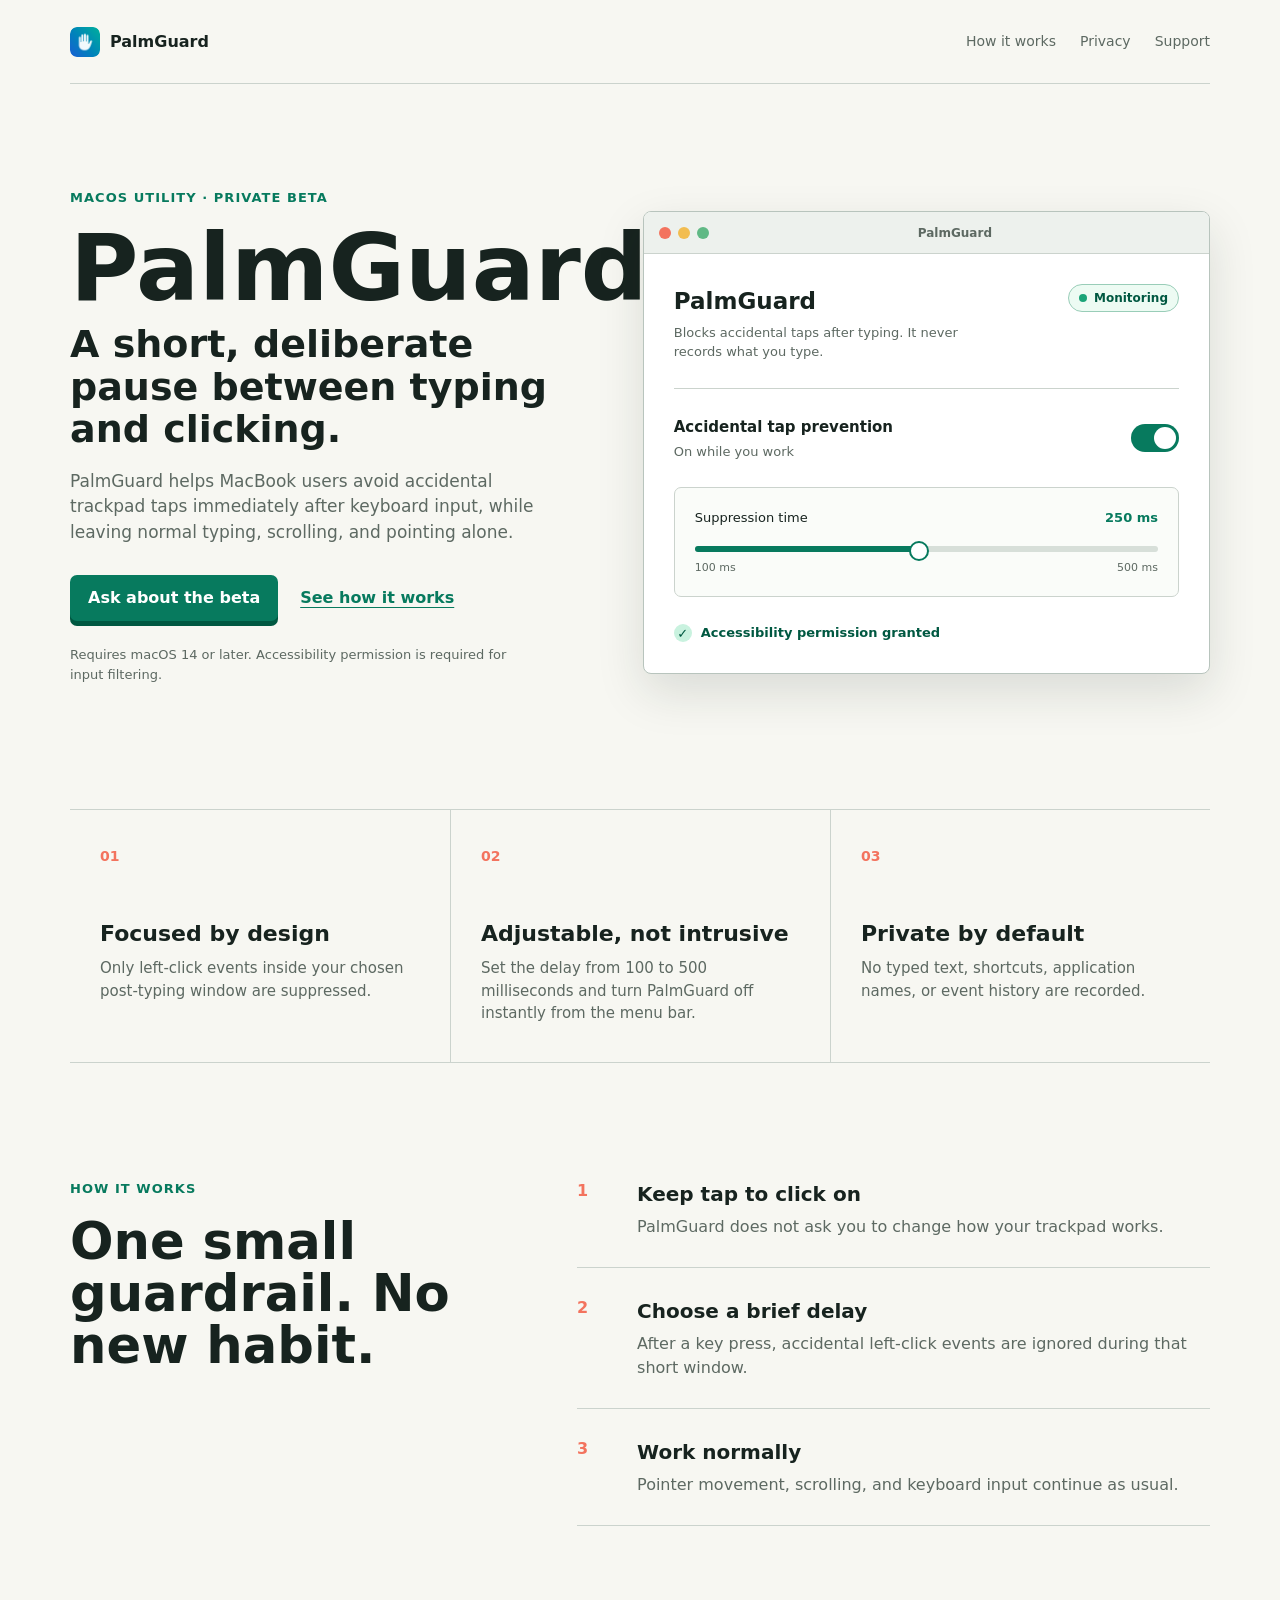
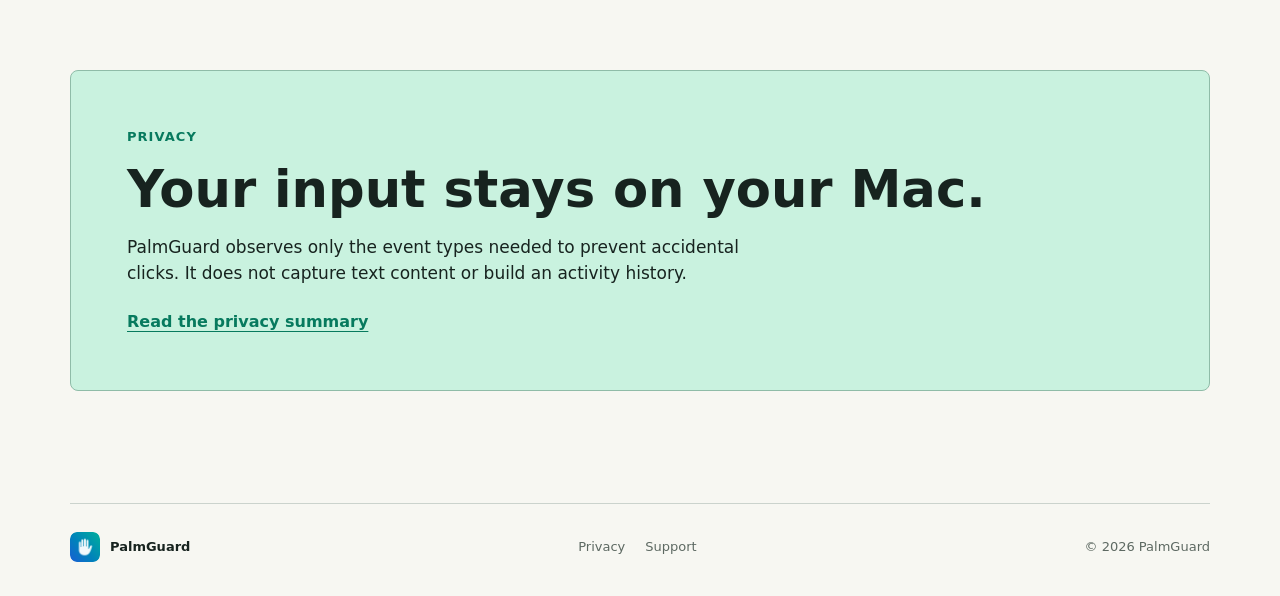
==== palmguard/index.html @ 07a0bcea "Turn landing page into project hub" ====
<!doctype html>
<html lang="en">
<head>
  <meta charset="utf-8">
  <meta name="viewport" content="width=device-width, initial-scale=1">
  <meta name="description" content="PalmGuard is a focused macOS utility that briefly prevents accidental trackpad taps after typing.">
  <meta name="theme-color" content="#f7f7f2">
  <title>PalmGuard | Type without the accidental tap</title>
  <link rel="icon" href="../assets/palmguard-icon.png">
  <link rel="stylesheet" href="../styles.css">
</head>
<body>
  <header class="site-header">
    <a class="brand" href="../index.html" aria-label="Narumian home">
      <img src="../assets/palmguard-icon.png" alt="">
      <span>PalmGuard</span>
    </a>
    <nav aria-label="Primary navigation">
      <a href="#how-it-works">How it works</a>
      <a href="privacy.html">Privacy</a>
      <a href="support.html">Support</a>
    </nav>
  </header>

  <main>
    <section class="hero">
      <div class="hero-copy">
        <p class="eyebrow">macOS utility · private beta</p>
        <h1>PalmGuard</h1>
        <p class="lede">A short, deliberate pause between typing and clicking.</p>
        <p class="body-copy">PalmGuard helps MacBook users avoid accidental trackpad taps immediately after keyboard input, while leaving normal typing, scrolling, and pointing alone.</p>
        <div class="hero-actions">
          <a class="button primary" href="support.html">Ask about the beta</a>
          <a class="text-link" href="#how-it-works">See how it works</a>
        </div>
        <p class="requirements">Requires macOS 14 or later. Accessibility permission is required for input filtering.</p>
      </div>

      <div class="product-preview" aria-label="PalmGuard monitoring interface preview">
        <div class="window-bar">
          <span></span><span></span><span></span>
          <p>PalmGuard</p>
        </div>
        <div class="preview-content">
          <div class="preview-heading">
            <div>
              <p class="preview-title">PalmGuard</p>
              <p>Blocks accidental taps after typing. It never records what you type.</p>
            </div>
            <span class="status"><i></i> Monitoring</span>
          </div>
          <div class="preview-rule"></div>
          <div class="control-row">
            <div>
              <strong>Accidental tap prevention</strong>
              <p>On while you work</p>
            </div>
            <span class="toggle" aria-hidden="true"><b></b></span>
          </div>
          <div class="delay">
            <div class="delay-label"><span>Suppression time</span><strong>250 ms</strong></div>
            <div class="slider" aria-hidden="true"><span></span></div>
            <div class="slider-limits"><span>100 ms</span><span>500 ms</span></div>
          </div>
          <div class="permission">
            <span class="check">✓</span>
            <span>Accessibility permission granted</span>
          </div>
        </div>
      </div>
    </section>

    <section class="principles" aria-label="PalmGuard principles">
      <div>
        <span>01</span>
        <h2>Focused by design</h2>
        <p>Only left-click events inside your chosen post-typing window are suppressed.</p>
      </div>
      <div>
        <span>02</span>
        <h2>Adjustable, not intrusive</h2>
        <p>Set the delay from 100 to 500 milliseconds and turn PalmGuard off instantly from the menu bar.</p>
      </div>
      <div>
        <span>03</span>
        <h2>Private by default</h2>
        <p>No typed text, shortcuts, application names, or event history are recorded.</p>
      </div>
    </section>

    <section class="how-it-works" id="how-it-works">
      <div class="section-intro">
        <p class="eyebrow">How it works</p>
        <h2>One small guardrail. No new habit.</h2>
      </div>
      <ol>
        <li><span>1</span><div><h3>Keep tap to click on</h3><p>PalmGuard does not ask you to change how your trackpad works.</p></div></li>
        <li><span>2</span><div><h3>Choose a brief delay</h3><p>After a key press, accidental left-click events are ignored during that short window.</p></div></li>
        <li><span>3</span><div><h3>Work normally</h3><p>Pointer movement, scrolling, and keyboard input continue as usual.</p></div></li>
      </ol>
    </section>

    <section class="privacy-callout">
      <p class="eyebrow">Privacy</p>
      <h2>Your input stays on your Mac.</h2>
      <p>PalmGuard observes only the event types needed to prevent accidental clicks. It does not capture text content or build an activity history.</p>
      <a class="text-link" href="privacy.html">Read the privacy summary</a>
    </section>
  </main>

  <footer>
    <a class="brand" href="../index.html"><img src="../assets/palmguard-icon.png" alt=""><span>PalmGuard</span></a>
    <div><a href="privacy.html">Privacy</a><a href="support.html">Support</a></div>
    <p>© 2026 PalmGuard</p>
  </footer>
</body>
</html>
---- styles.css ----
:root {
  --paper: #f7f7f2;
  --ink: #17231f;
  --muted: #5d6962;
  --line: #cbd3cd;
  --panel: #ffffff;
  --green: #077a5e;
  --green-dark: #005841;
  --mint: #c9f2df;
  --coral: #f3735e;
  --shadow: 0 18px 48px rgba(23, 35, 31, 0.13);
}

* { box-sizing: border-box; }
html { scroll-behavior: smooth; }
body {
  margin: 0;
  color: var(--ink);
  background: var(--paper);
  font-family: Inter, ui-sans-serif, system-ui, -apple-system, BlinkMacSystemFont, "Segoe UI", sans-serif;
  line-height: 1.5;
}
a { color: inherit; text-decoration: none; }
a:focus-visible { outline: 3px solid var(--coral); outline-offset: 4px; }
.site-header, main, footer { width: min(1140px, calc(100% - 48px)); margin: 0 auto; }
.site-header {
  min-height: 84px;
  display: flex;
  align-items: center;
  justify-content: space-between;
  border-bottom: 1px solid var(--line);
}
.brand { display: inline-flex; align-items: center; gap: 10px; font-weight: 760; letter-spacing: 0; }
.brand img { width: 30px; height: 30px; border-radius: 7px; }
.wordmark { font-size: 18px; font-weight: 800; letter-spacing: 0; }
nav { display: flex; gap: 24px; font-size: 14px; color: var(--muted); }
nav a:hover, footer a:hover, .text-link:hover { color: var(--green); }
.hero {
  display: grid;
  grid-template-columns: minmax(0, 0.92fr) minmax(480px, 1.08fr);
  gap: clamp(42px, 7vw, 96px);
  padding: 104px 0 112px;
  align-items: center;
}
.eyebrow { margin: 0 0 16px; color: var(--green); font-size: 13px; font-weight: 760; letter-spacing: 0.08em; text-transform: uppercase; }
h1, h2, h3, p { margin-top: 0; }
h1 { margin-bottom: 12px; font-size: clamp(60px, 7.3vw, 96px); line-height: 0.94; letter-spacing: 0; }
.lede { margin-bottom: 18px; font-size: clamp(25px, 3vw, 38px); line-height: 1.12; font-weight: 670; }
.body-copy { max-width: 520px; color: var(--muted); font-size: 17px; }
.hero-actions { display: flex; gap: 22px; align-items: center; margin: 30px 0 24px; }
.button { display: inline-flex; align-items: center; justify-content: center; min-height: 46px; padding: 0 18px; border-radius: 7px; font-weight: 720; }
.button.primary { color: #fff; background: var(--green); box-shadow: 0 5px 0 var(--green-dark); }
.button.primary:hover { background: var(--green-dark); transform: translateY(1px); box-shadow: 0 4px 0 #003d2d; }
.text-link { color: var(--green); font-weight: 700; text-decoration: underline; text-underline-offset: 4px; }
.requirements { max-width: 470px; color: var(--muted); font-size: 13px; }
.product-preview { overflow: hidden; border: 1px solid #b8c4bd; border-radius: 8px; background: var(--panel); box-shadow: var(--shadow); }
.window-bar { display: grid; grid-template-columns: repeat(3, 12px) 1fr; gap: 7px; align-items: center; height: 42px; padding: 0 15px; border-bottom: 1px solid var(--line); background: #edf1ed; }
.window-bar span { width: 12px; height: 12px; border-radius: 50%; background: #d9ded9; }
.window-bar span:first-child { background: var(--coral); }
.window-bar span:nth-child(2) { background: #f2bd50; }
.window-bar span:nth-child(3) { background: #60b985; }
.window-bar p { margin: 0; text-align: center; color: var(--muted); font-size: 12px; font-weight: 650; }
.preview-content { padding: 30px; }
.preview-heading { display: flex; justify-content: space-between; gap: 20px; }
.preview-title { margin-bottom: 4px; font-size: 23px; font-weight: 760; }
.preview-heading p:not(.preview-title) { max-width: 330px; margin-bottom: 0; color: var(--muted); font-size: 13px; }
.status { display: inline-flex; align-items: center; gap: 7px; height: 28px; padding: 0 10px; color: var(--green-dark); border: 1px solid #99cdb8; border-radius: 999px; background: #edfbf3; white-space: nowrap; font-size: 12px; font-weight: 700; }
.status i { width: 8px; height: 8px; border-radius: 50%; background: #1ba478; }
.preview-rule { height: 1px; margin: 26px 0; background: var(--line); }
.control-row { display: flex; align-items: center; justify-content: space-between; gap: 16px; }
.control-row strong { font-size: 15px; }
.control-row p { margin: 3px 0 0; color: var(--muted); font-size: 13px; }
.toggle { position: relative; display: block; width: 48px; height: 28px; border-radius: 20px; background: var(--green); }
.toggle b { position: absolute; right: 3px; top: 3px; width: 22px; height: 22px; border-radius: 50%; background: #fff; }
.delay { margin: 26px 0; padding: 20px; border: 1px solid var(--line); border-radius: 7px; background: #fafcf9; }
.delay-label, .slider-limits { display: flex; justify-content: space-between; font-size: 13px; }
.delay-label strong { color: var(--green); }
.slider { position: relative; height: 6px; margin: 18px 0 8px; border-radius: 4px; background: #d7dfd9; }
.slider span { display: block; width: 48%; height: 100%; border-radius: 4px; background: var(--green); }
.slider::after { content: ""; position: absolute; left: calc(48% - 8px); top: -5px; width: 16px; height: 16px; border: 2px solid var(--green); border-radius: 50%; background: #fff; }
.slider-limits { color: var(--muted); font-size: 11px; }
.permission { display: flex; align-items: center; gap: 9px; color: var(--green-dark); font-size: 13px; font-weight: 650; }
.check { display: grid; place-items: center; width: 18px; height: 18px; border-radius: 50%; background: var(--mint); }
.principles { display: grid; grid-template-columns: repeat(3, 1fr); border-top: 1px solid var(--line); border-bottom: 1px solid var(--line); }
.principles > div { min-height: 252px; padding: 34px 30px 30px; }
.principles > div + div { border-left: 1px solid var(--line); }
.principles span { color: var(--coral); font-size: 14px; font-weight: 760; }
.principles h2 { margin: 54px 0 10px; font-size: 22px; line-height: 1.12; }
.principles p { margin-bottom: 0; color: var(--muted); font-size: 15px; }
.how-it-works { display: grid; grid-template-columns: 0.78fr 1.22fr; gap: 8vw; padding: 116px 0; }
.section-intro h2, .privacy-callout h2 { margin-bottom: 0; font-size: clamp(35px, 4vw, 54px); line-height: 1.02; }
ol { margin: 0; padding: 0; list-style: none; }
ol li { display: grid; grid-template-columns: 42px 1fr; gap: 18px; padding: 0 0 28px; margin-bottom: 28px; border-bottom: 1px solid var(--line); }
ol span { color: var(--coral); font-weight: 760; }
ol h3 { margin-bottom: 6px; font-size: 20px; }
ol p { margin-bottom: 0; color: var(--muted); }
.privacy-callout { margin-bottom: 112px; padding: 56px; border: 1px solid #8fbca8; border-radius: 8px; background: var(--mint); }
.privacy-callout > p:not(.eyebrow) { max-width: 630px; margin: 20px 0 24px; font-size: 17px; }
footer { display: flex; align-items: center; justify-content: space-between; gap: 24px; padding: 28px 0 34px; border-top: 1px solid var(--line); color: var(--muted); font-size: 13px; }
footer .brand { color: var(--ink); }
footer > div { display: flex; gap: 20px; }
footer p { margin: 0; }
.simple-page { max-width: 760px; padding: 88px 0 110px; }
.simple-page h1 { font-size: clamp(48px, 7vw, 76px); }
.simple-page h2 { margin-top: 42px; font-size: 24px; }
.simple-page p, .simple-page li { color: var(--muted); font-size: 16px; }
.simple-page li { margin-bottom: 10px; }
.simple-page .lede { color: var(--ink); }
.hub-hero { min-height: 510px; padding: 116px 0 80px; border-bottom: 1px solid var(--line); }
.hub-hero h1 { margin: 0 0 24px; font-size: clamp(58px, 8.5vw, 116px); line-height: 0.9; }
.hub-hero > p:last-child { margin-bottom: 0; color: var(--muted); font-size: clamp(18px, 2vw, 24px); }
.work { padding: 44px 0 112px; }
.work-heading { display: flex; align-items: baseline; justify-content: space-between; gap: 24px; margin-bottom: 26px; }
.work-heading .eyebrow { margin: 0; }
.work-heading > p:last-child { margin: 0; color: var(--muted); font-size: 14px; }
.work-grid { display: grid; grid-template-columns: 1.35fr 0.65fr; gap: 16px; }
.project { position: relative; min-height: 390px; display: flex; flex-direction: column; overflow: hidden; padding: 24px; border: 1px solid var(--line); border-radius: 8px; transition: transform 160ms ease, border-color 160ms ease; }
.project:hover { transform: translateY(-3px); border-color: var(--green); }
.project-topline { display: flex; justify-content: space-between; color: var(--muted); font-size: 12px; font-weight: 700; letter-spacing: 0.04em; text-transform: uppercase; }
.project-palmguard { background: #e7f5ed; }
.project-palmguard img { width: 134px; height: 134px; margin: auto; border-radius: 28px; box-shadow: 0 13px 24px rgba(0, 88, 65, 0.2); }
.project-copy h2 { margin: 0 0 5px; font-size: 30px; line-height: 1; }
.project-copy p { margin: 0; color: var(--muted); }
.project-arrow { position: absolute; right: 24px; bottom: 24px; color: var(--green); font-size: 26px; }
.project-soon { background: #fff; }
.coming-mark { margin: auto; color: var(--coral); font-size: 80px; font-weight: 250; line-height: 1; }

@media (max-width: 820px) {
  .site-header, main, footer { width: min(100% - 32px, 640px); }
  .site-header { min-height: 68px; }
  nav { gap: 15px; font-size: 12px; }
  .hero { grid-template-columns: 1fr; padding: 68px 0 74px; }
  .product-preview { width: 100%; }
  .preview-content { padding: 22px; }
  .preview-heading { display: block; }
  .status { margin-top: 16px; }
  .principles { grid-template-columns: 1fr; }
  .principles > div { min-height: 0; padding: 28px 6px; }
  .principles > div + div { border-top: 1px solid var(--line); border-left: 0; }
  .principles h2 { margin-top: 24px; }
  .how-it-works { grid-template-columns: 1fr; gap: 46px; padding: 76px 0; }
  .privacy-callout { margin-bottom: 76px; padding: 32px 24px; }
  .hub-hero { min-height: 420px; padding: 84px 0 64px; }
  .work-grid { grid-template-columns: 1fr; }
  .project { min-height: 320px; }
  footer { flex-wrap: wrap; }
}

@media (max-width: 440px) {
  .site-header nav a:first-child { display: none; }
  .hero-actions { align-items: flex-start; flex-direction: column; }
  .window-bar p { font-size: 11px; }
  .preview-heading p:not(.preview-title) { font-size: 12px; }
  .delay { padding: 15px; }
}
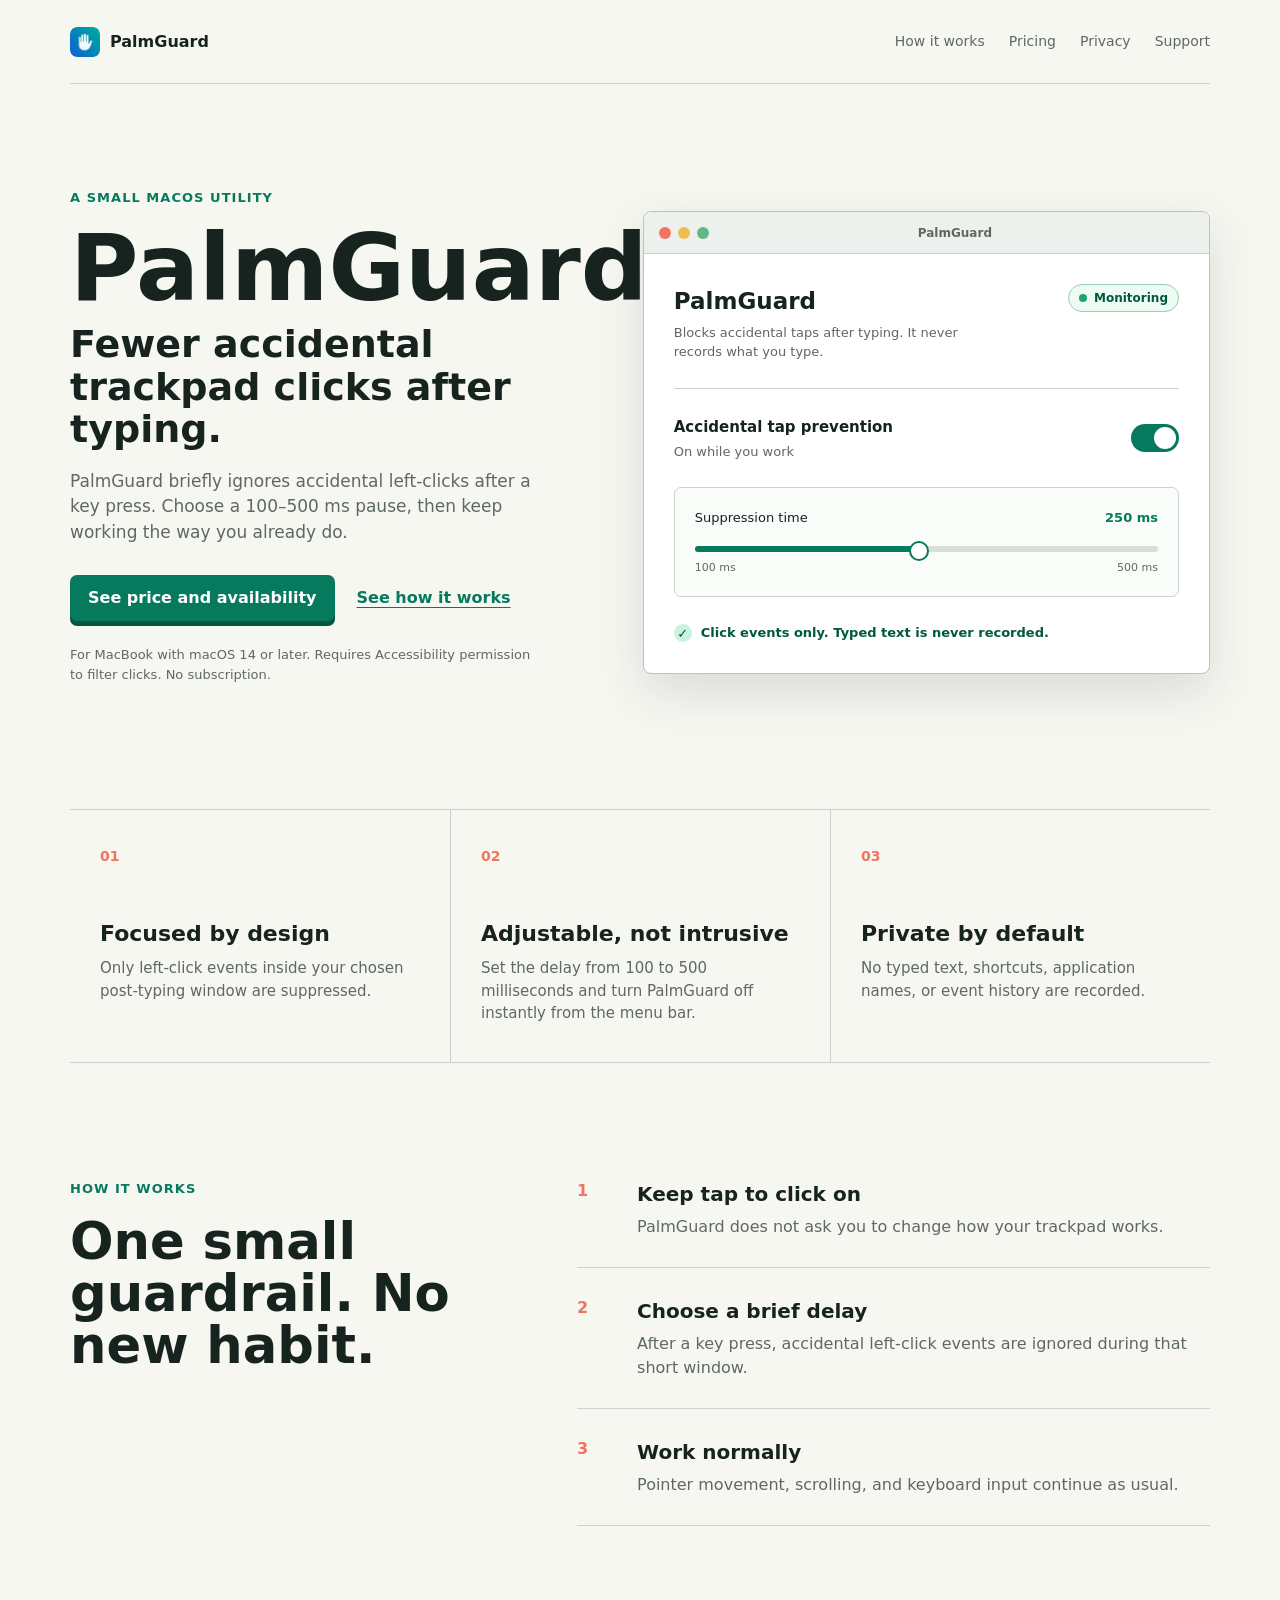
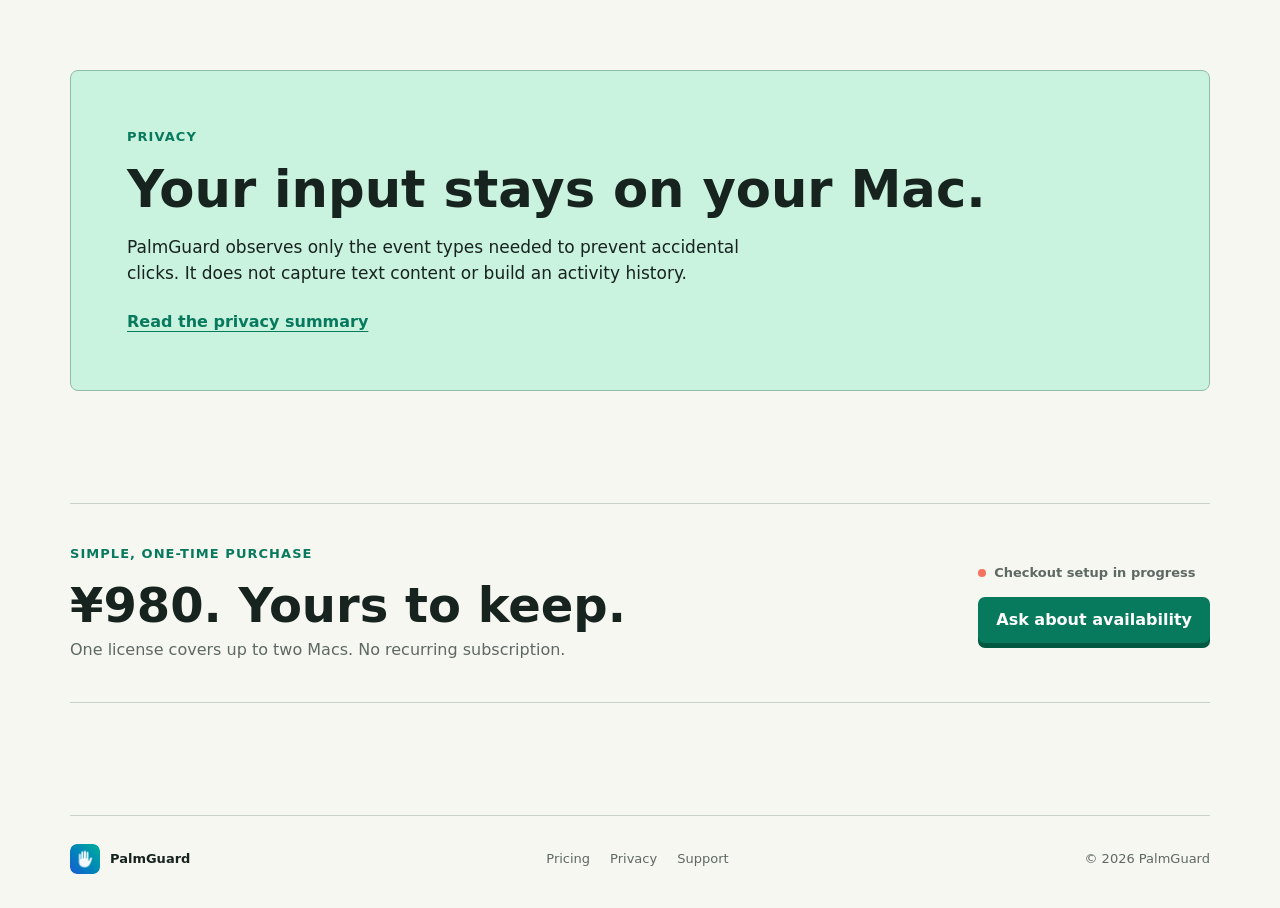
==== commit 8c1956f1: "Add landing page CI and Pages deployment" ====
--- a/palmguard/index.html
+++ b/palmguard/index.html
@@ -3,11 +3,35 @@
 <head>
   <meta charset="utf-8">
   <meta name="viewport" content="width=device-width, initial-scale=1">
-  <meta name="description" content="PalmGuard is a focused macOS utility that briefly prevents accidental trackpad taps after typing.">
+  <meta name="description" content="PalmGuard helps prevent accidental MacBook trackpad clicks right after typing. Set a 100–500 ms pause, keep your usual workflow, and pay once for up to two Macs.">
   <meta name="theme-color" content="#f7f7f2">
-  <title>PalmGuard | Type without the accidental tap</title>
+  <meta name="robots" content="index,follow">
+  <link rel="canonical" href="https://narumian.github.io/LandingPage/palmguard/">
+  <meta property="og:type" content="website">
+  <meta property="og:site_name" content="Narumian">
+  <meta property="og:title" content="PalmGuard | Fewer accidental trackpad clicks">
+  <meta property="og:description" content="A brief, adjustable pause after typing helps prevent stray MacBook trackpad clicks. Private by design, with a one-time ¥980 price for up to two Macs.">
+  <meta property="og:url" content="https://narumian.github.io/LandingPage/palmguard/">
+  <meta property="og:image" content="https://narumian.github.io/LandingPage/assets/palmguard-icon.png">
+  <meta name="twitter:card" content="summary">
+  <title>PalmGuard for Mac | Prevent accidental trackpad clicks</title>
   <link rel="icon" href="../assets/palmguard-icon.png">
   <link rel="stylesheet" href="../styles.css">
+  <script type="application/ld+json">
+    {
+      "@context": "https://schema.org",
+      "@type": "SoftwareApplication",
+      "name": "PalmGuard",
+      "applicationCategory": "UtilitiesApplication",
+      "operatingSystem": "macOS 14 or later",
+      "description": "A macOS utility that briefly suppresses accidental left-clicks after keyboard input.",
+      "offers": {
+        "@type": "Offer",
+        "price": "980",
+        "priceCurrency": "JPY"
+      }
+    }
+  </script>
 </head>
 <body>
   <header class="site-header">
@@ -17,6 +41,7 @@
     </a>
     <nav aria-label="Primary navigation">
       <a href="#how-it-works">How it works</a>
+      <a href="#pricing">Pricing</a>
       <a href="privacy.html">Privacy</a>
       <a href="support.html">Support</a>
     </nav>
@@ -25,15 +50,15 @@
   <main>
     <section class="hero">
       <div class="hero-copy">
-        <p class="eyebrow">macOS utility · private beta</p>
+        <p class="eyebrow">A small macOS utility</p>
         <h1>PalmGuard</h1>
-        <p class="lede">A short, deliberate pause between typing and clicking.</p>
-        <p class="body-copy">PalmGuard helps MacBook users avoid accidental trackpad taps immediately after keyboard input, while leaving normal typing, scrolling, and pointing alone.</p>
+        <p class="lede">Fewer accidental trackpad clicks after typing.</p>
+        <p class="body-copy">PalmGuard briefly ignores accidental left-clicks after a key press. Choose a 100–500 ms pause, then keep working the way you already do.</p>
         <div class="hero-actions">
-          <a class="button primary" href="support.html">Ask about the beta</a>
+          <a class="button primary" href="#pricing">See price and availability</a>
           <a class="text-link" href="#how-it-works">See how it works</a>
         </div>
-        <p class="requirements">Requires macOS 14 or later. Accessibility permission is required for input filtering.</p>
+        <p class="requirements">For MacBook with macOS 14 or later. Requires Accessibility permission to filter clicks. No subscription.</p>
       </div>
 
       <div class="product-preview" aria-label="PalmGuard monitoring interface preview">
@@ -64,7 +89,7 @@
           </div>
           <div class="permission">
             <span class="check">✓</span>
-            <span>Accessibility permission granted</span>
+            <span>Click events only. Typed text is never recorded.</span>
           </div>
         </div>
       </div>
@@ -106,11 +131,23 @@
       <p>PalmGuard observes only the event types needed to prevent accidental clicks. It does not capture text content or build an activity history.</p>
       <a class="text-link" href="privacy.html">Read the privacy summary</a>
     </section>
+
+    <section class="pricing" id="pricing" aria-labelledby="pricing-title">
+      <div>
+        <p class="eyebrow">Simple, one-time purchase</p>
+        <h2 id="pricing-title">¥980. Yours to keep.</h2>
+        <p>One license covers up to two Macs. No recurring subscription.</p>
+      </div>
+      <div class="pricing-action">
+        <span class="availability"><i></i> Checkout setup in progress</span>
+        <a class="button primary" href="support.html">Ask about availability</a>
+      </div>
+    </section>
   </main>
 
   <footer>
     <a class="brand" href="../index.html"><img src="../assets/palmguard-icon.png" alt=""><span>PalmGuard</span></a>
-    <div><a href="privacy.html">Privacy</a><a href="support.html">Support</a></div>
+    <div><a href="#pricing">Pricing</a><a href="privacy.html">Privacy</a><a href="support.html">Support</a></div>
     <p>© 2026 PalmGuard</p>
   </footer>
 </body>
--- a/styles.css
+++ b/styles.css
@@ -96,6 +96,12 @@
 ol p { margin-bottom: 0; color: var(--muted); }
 .privacy-callout { margin-bottom: 112px; padding: 56px; border: 1px solid #8fbca8; border-radius: 8px; background: var(--mint); }
 .privacy-callout > p:not(.eyebrow) { max-width: 630px; margin: 20px 0 24px; font-size: 17px; }
+.pricing { display: flex; align-items: center; justify-content: space-between; gap: 32px; margin: 0 0 112px; padding: 40px 0; border-top: 1px solid var(--line); border-bottom: 1px solid var(--line); }
+.pricing h2 { margin: 0 0 8px; font-size: clamp(32px, 4vw, 48px); line-height: 1.05; }
+.pricing > div:first-child > p:last-child { margin: 0; color: var(--muted); }
+.pricing-action { display: flex; flex-direction: column; align-items: flex-start; gap: 14px; min-width: 224px; }
+.availability { display: inline-flex; align-items: center; gap: 8px; color: var(--muted); font-size: 13px; font-weight: 650; }
+.availability i { width: 8px; height: 8px; border-radius: 50%; background: var(--coral); }
 footer { display: flex; align-items: center; justify-content: space-between; gap: 24px; padding: 28px 0 34px; border-top: 1px solid var(--line); color: var(--muted); font-size: 13px; }
 footer .brand { color: var(--ink); }
 footer > div { display: flex; gap: 20px; }
@@ -140,6 +146,9 @@
   .principles h2 { margin-top: 24px; }
   .how-it-works { grid-template-columns: 1fr; gap: 46px; padding: 76px 0; }
   .privacy-callout { margin-bottom: 76px; padding: 32px 24px; }
+  .pricing { align-items: flex-start; flex-direction: column; margin-bottom: 76px; padding: 32px 0; }
+  .pricing-action { width: 100%; }
+  .pricing-action .button { width: 100%; }
   .hub-hero { min-height: 420px; padding: 84px 0 64px; }
   .work-grid { grid-template-columns: 1fr; }
   .project { min-height: 320px; }
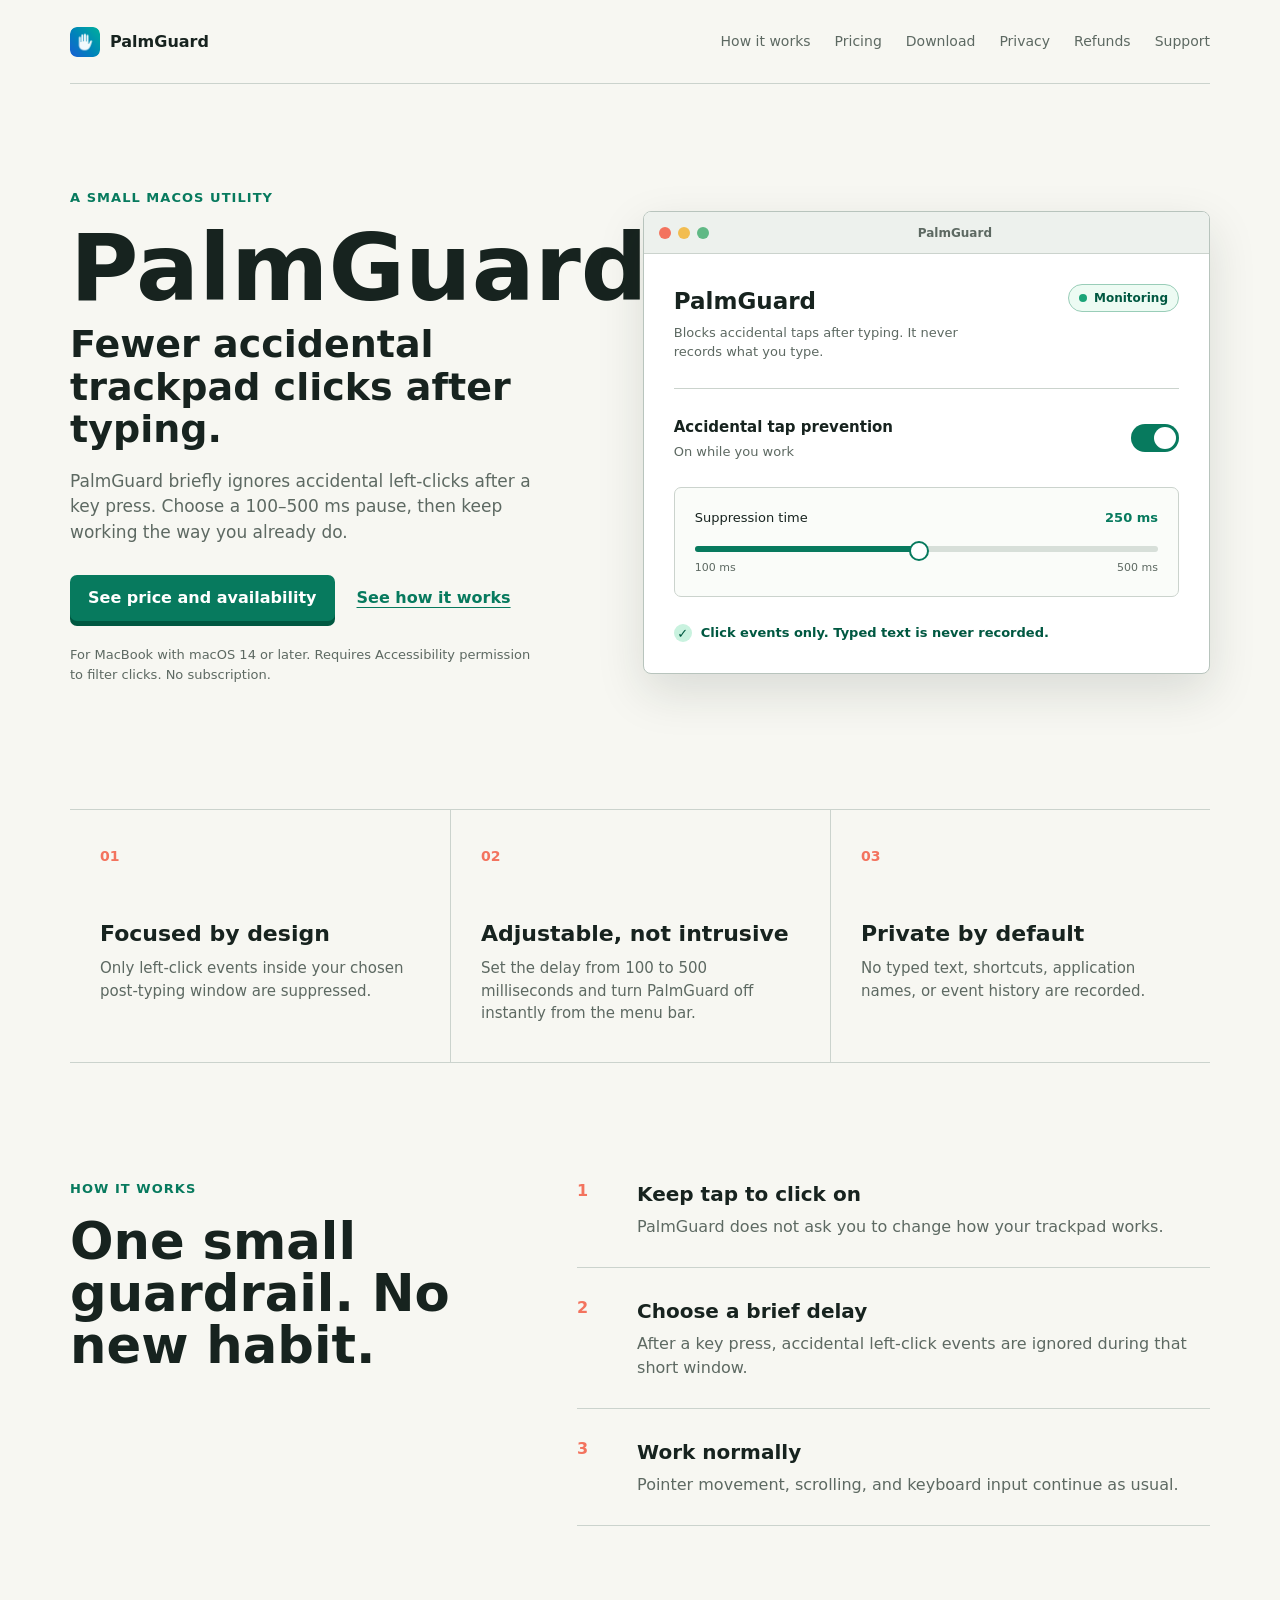
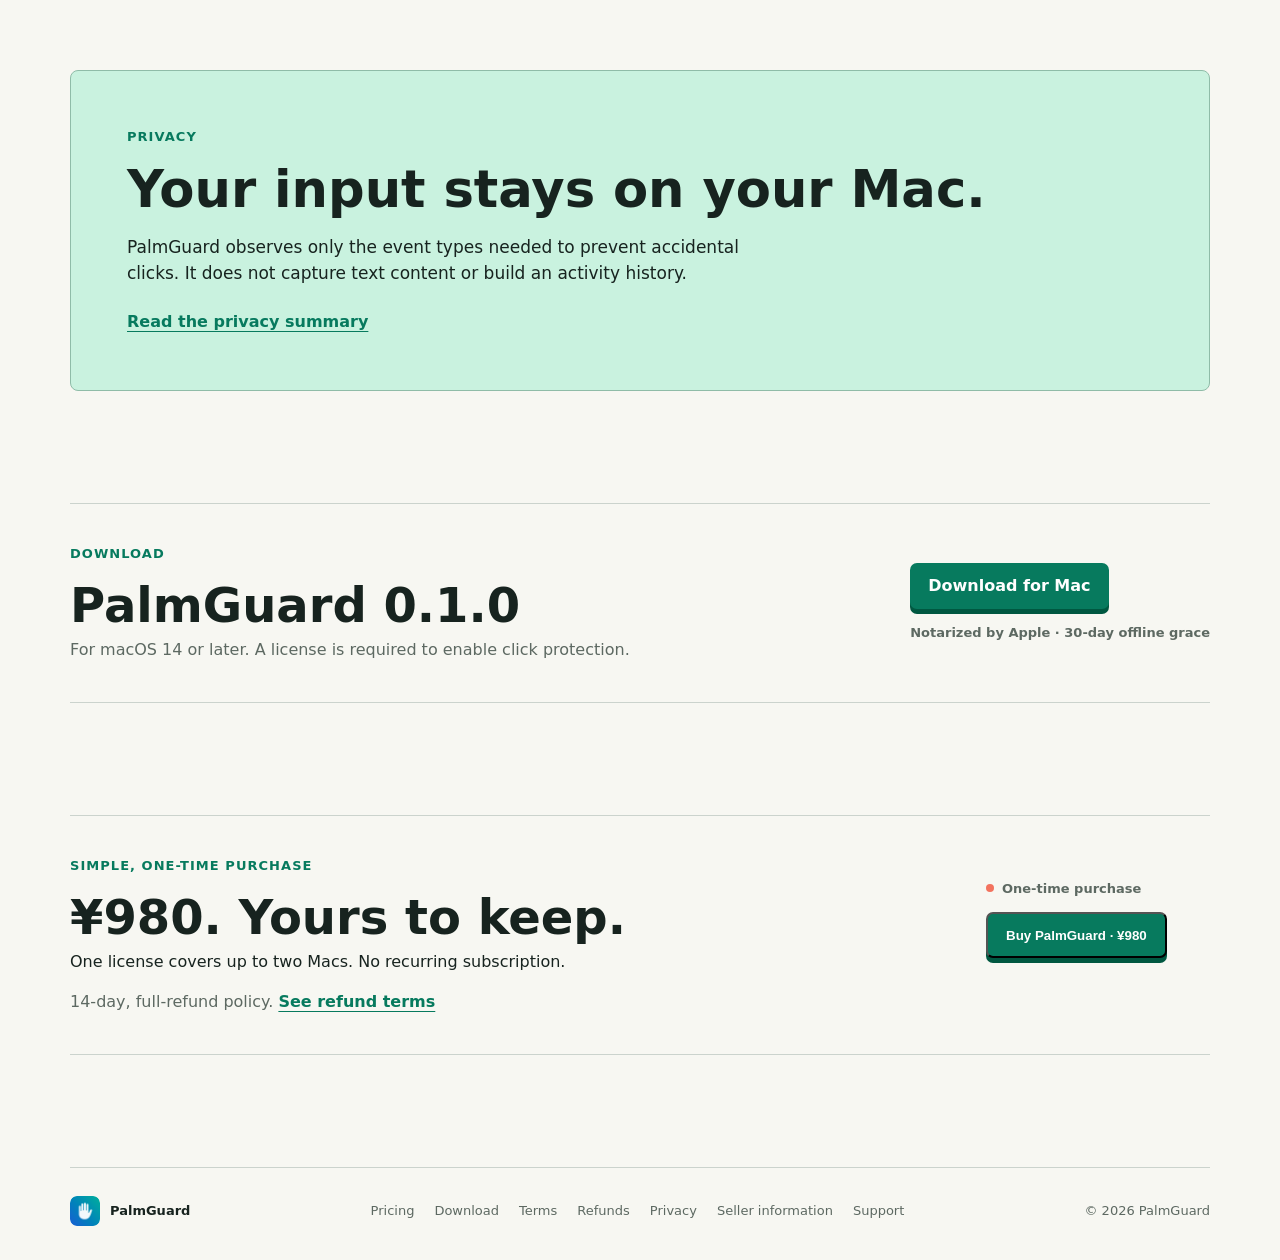
==== commit e6a3d393: "Prepare PalmGuard paid release pages" ====
--- a/palmguard/index.html
+++ b/palmguard/index.html
@@ -42,7 +42,9 @@
     <nav aria-label="Primary navigation">
       <a href="#how-it-works">How it works</a>
       <a href="#pricing">Pricing</a>
+      <a href="#download">Download</a>
       <a href="privacy.html">Privacy</a>
+      <a href="refunds.html">Refunds</a>
       <a href="support.html">Support</a>
     </nav>
   </header>
@@ -132,23 +134,61 @@
       <a class="text-link" href="privacy.html">Read the privacy summary</a>
     </section>
 
+    <section class="pricing" id="download" aria-labelledby="download-title">
+      <div>
+        <p class="eyebrow">Download</p>
+        <h2 id="download-title">PalmGuard 0.1.0</h2>
+        <p>For macOS 14 or later. A license is required to enable click protection.</p>
+      </div>
+      <div class="pricing-action">
+        <a class="button primary" href="https://github.com/Narumian/LandingPage/releases/download/v0.1.0/PalmGuard-0.1.0-build2.dmg">Download for Mac</a>
+        <span class="availability">Notarized by Apple · 30-day offline grace</span>
+      </div>
+    </section>
+
     <section class="pricing" id="pricing" aria-labelledby="pricing-title">
       <div>
         <p class="eyebrow">Simple, one-time purchase</p>
         <h2 id="pricing-title">¥980. Yours to keep.</h2>
         <p>One license covers up to two Macs. No recurring subscription.</p>
+        <p>14-day, full-refund policy. <a class="text-link" href="refunds.html">See refund terms</a></p>
       </div>
       <div class="pricing-action">
-        <span class="availability"><i></i> Checkout setup in progress</span>
-        <a class="button primary" href="support.html">Ask about availability</a>
+        <span class="availability"><i></i> One-time purchase</span>
+        <button class="button primary" id="buy-button" type="button">Buy PalmGuard · ¥980</button>
+        <p class="form-status" id="checkout-status" role="status" aria-live="polite"></p>
       </div>
     </section>
   </main>
 
   <footer>
     <a class="brand" href="../index.html"><img src="../assets/palmguard-icon.png" alt=""><span>PalmGuard</span></a>
-    <div><a href="#pricing">Pricing</a><a href="privacy.html">Privacy</a><a href="support.html">Support</a></div>
+    <div><a href="#pricing">Pricing</a><a href="#download">Download</a><a href="terms.html">Terms</a><a href="refunds.html">Refunds</a><a href="privacy.html">Privacy</a><a href="legal.html">Seller information</a><a href="support.html">Support</a></div>
     <p>© 2026 PalmGuard</p>
   </footer>
+  <script>
+    const buyButton = document.querySelector("#buy-button");
+    const checkoutStatus = document.querySelector("#checkout-status");
+    buyButton.addEventListener("click", async () => {
+      buyButton.disabled = true;
+      checkoutStatus.textContent = "Opening secure checkout…";
+      try {
+        const response = await fetch("https://palmguard-license-service.narumian.workers.dev/v1/checkout", {
+          method: "POST",
+          headers: { "content-type": "application/json" },
+          body: "{}"
+        });
+        const result = await response.json();
+        const checkoutURL = new URL(result.checkout_url);
+        if (!response.ok || checkoutURL.protocol !== "https:" || checkoutURL.hostname !== "checkout.stripe.com") {
+          throw new Error("Checkout is unavailable.");
+        }
+        window.location.assign(checkoutURL);
+      } catch {
+        checkoutStatus.textContent = "Checkout is temporarily unavailable. Please try again later.";
+        buyButton.disabled = false;
+      }
+    });
+  </script>
 </body>
 </html>
--- a/styles.css
+++ b/styles.css
@@ -49,6 +49,9 @@
 .body-copy { max-width: 520px; color: var(--muted); font-size: 17px; }
 .hero-actions { display: flex; gap: 22px; align-items: center; margin: 30px 0 24px; }
 .button { display: inline-flex; align-items: center; justify-content: center; min-height: 46px; padding: 0 18px; border-radius: 7px; font-weight: 720; }
+.button:focus-visible { outline: 3px solid var(--coral); outline-offset: 4px; }
+.button:disabled { cursor: wait; opacity: 0.7; transform: none; }
+.pricing-action .form-status { max-width: 280px; margin: 0; color: var(--muted); font-size: 13px; }
 .button.primary { color: #fff; background: var(--green); box-shadow: 0 5px 0 var(--green-dark); }
 .button.primary:hover { background: var(--green-dark); transform: translateY(1px); box-shadow: 0 4px 0 #003d2d; }
 .text-link { color: var(--green); font-weight: 700; text-decoration: underline; text-underline-offset: 4px; }
@@ -104,7 +107,7 @@
 .availability i { width: 8px; height: 8px; border-radius: 50%; background: var(--coral); }
 footer { display: flex; align-items: center; justify-content: space-between; gap: 24px; padding: 28px 0 34px; border-top: 1px solid var(--line); color: var(--muted); font-size: 13px; }
 footer .brand { color: var(--ink); }
-footer > div { display: flex; gap: 20px; }
+footer > div { display: flex; flex-wrap: wrap; justify-content: flex-end; gap: 8px 20px; }
 footer p { margin: 0; }
 .simple-page { max-width: 760px; padding: 88px 0 110px; }
 .simple-page h1 { font-size: clamp(48px, 7vw, 76px); }
@@ -112,6 +115,16 @@
 .simple-page p, .simple-page li { color: var(--muted); font-size: 16px; }
 .simple-page li { margin-bottom: 10px; }
 .simple-page .lede { color: var(--ink); }
+.feedback-form { display: grid; gap: 10px; margin: 32px 0 54px; }
+.feedback-form label { margin-top: 8px; color: var(--ink); font-size: 14px; font-weight: 700; }
+.feedback-form select, .feedback-form textarea { width: 100%; border: 1px solid var(--line); border-radius: 6px; padding: 12px; color: var(--ink); background: var(--panel); font: inherit; }
+.feedback-form textarea { min-height: 160px; resize: vertical; }
+.feedback-form select:focus-visible, .feedback-form textarea:focus-visible, .feedback-form button:focus-visible { outline: 3px solid var(--coral); outline-offset: 3px; }
+.feedback-form .button { justify-self: start; border: 0; cursor: pointer; font: inherit; }
+.feedback-form .button:disabled { opacity: 0.65; cursor: wait; }
+.form-note, .form-status { margin: 0 0 12px; color: var(--muted); font-size: 13px !important; }
+.form-status { min-height: 1.5em; color: var(--green-dark); }
+.feedback-trap { position: absolute; width: 1px; height: 1px; overflow: hidden; clip-path: inset(50%); white-space: nowrap; }
 .hub-hero { min-height: 510px; padding: 116px 0 80px; border-bottom: 1px solid var(--line); }
 .hub-hero h1 { margin: 0 0 24px; font-size: clamp(58px, 8.5vw, 116px); line-height: 0.9; }
 .hub-hero > p:last-child { margin-bottom: 0; color: var(--muted); font-size: clamp(18px, 2vw, 24px); }
